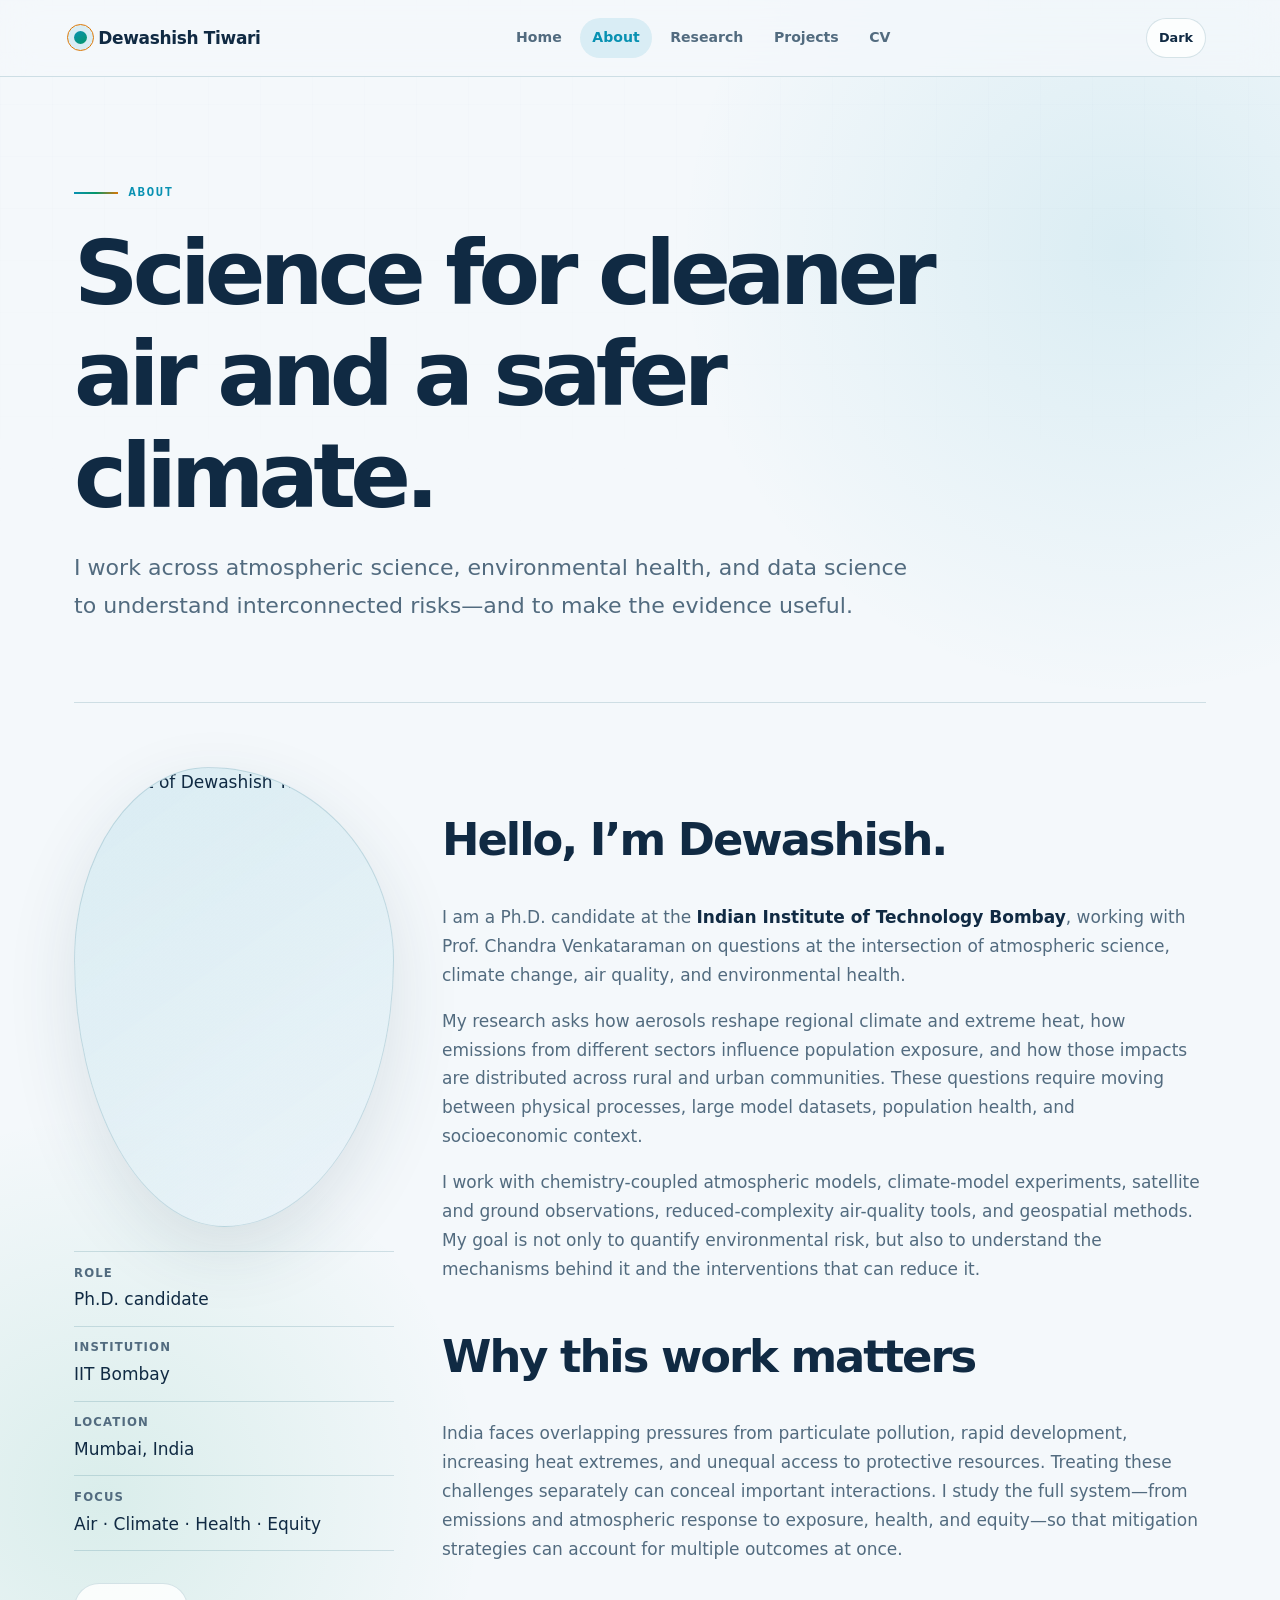
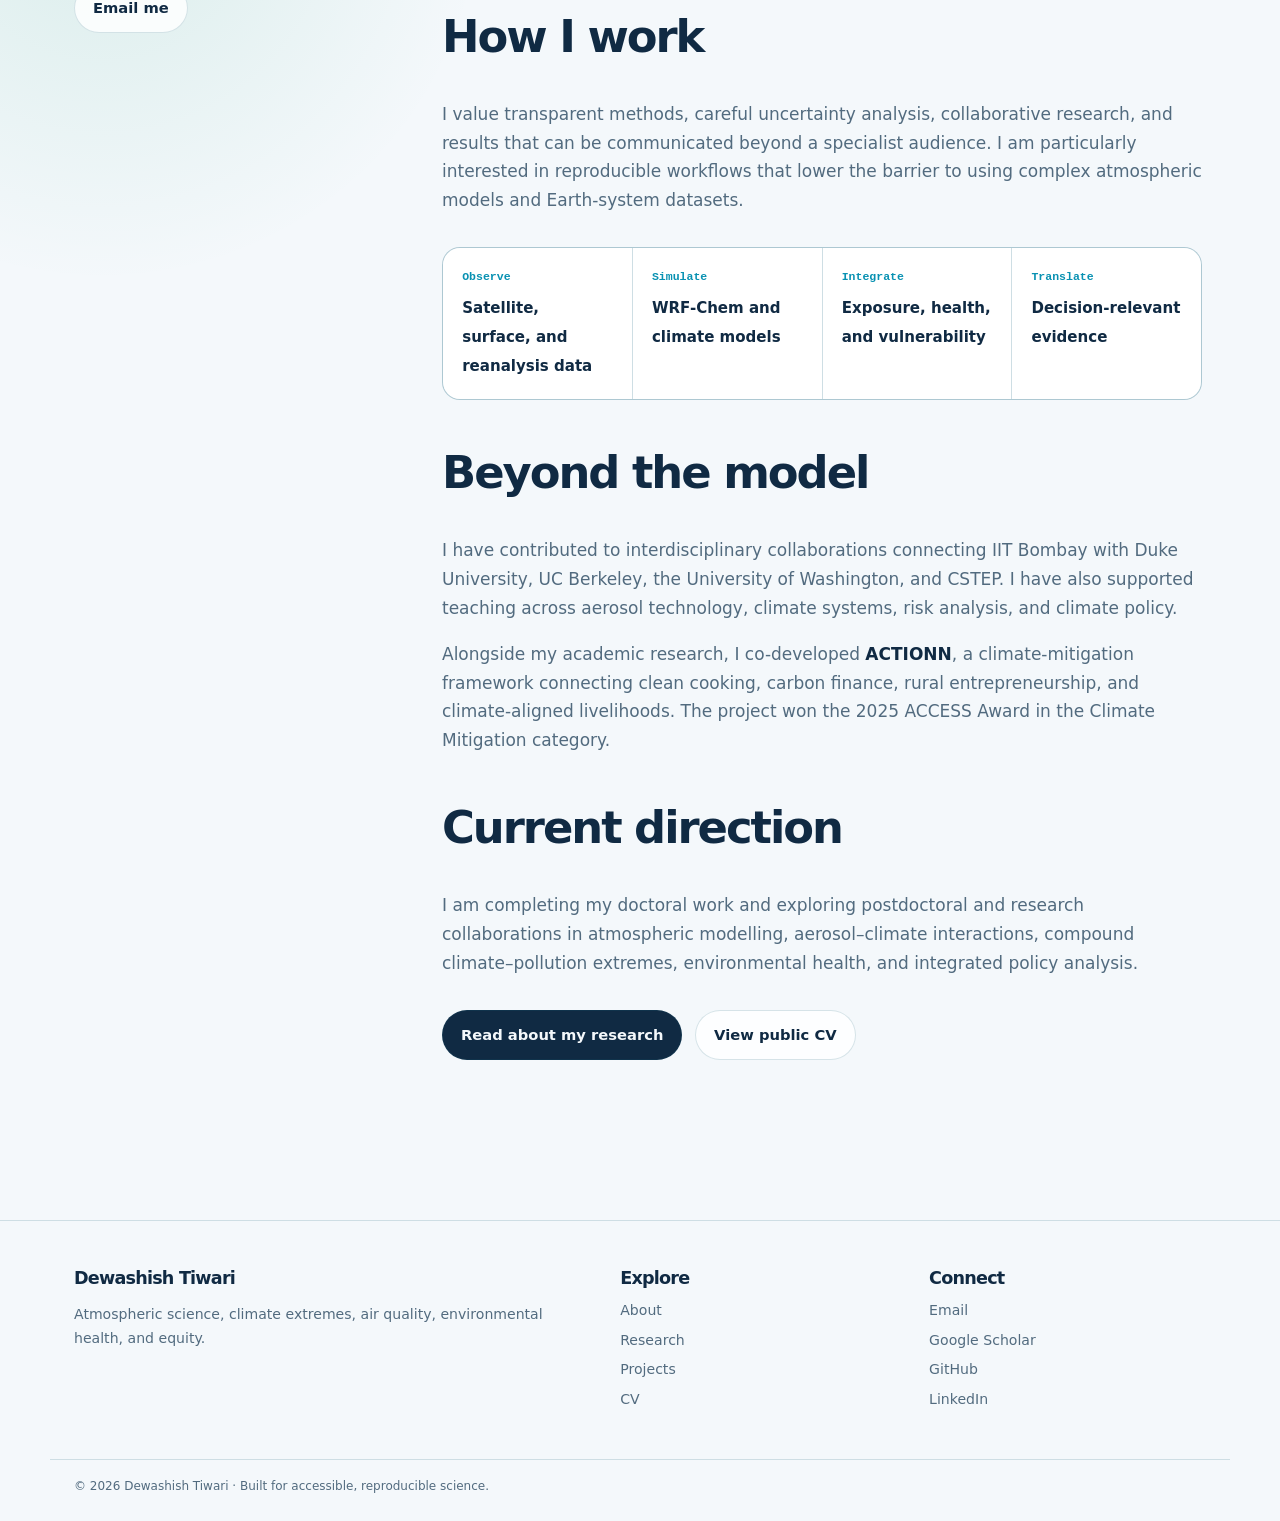
==== about/index.html @ 9bbf5a70 "feat: launch atmospheric science portfolio" ====
<!doctype html>
<html lang="en">
<head>
  <meta charset="utf-8">
  <meta name="viewport" content="width=device-width, initial-scale=1">
  <meta name="description" content="About Dewashish Tiwari, an atmospheric scientist and Ph.D. candidate at IIT Bombay.">
  <meta name="theme-color" content="#071a2b">
  <title>About | Dewashish Tiwari</title>
  <link rel="canonical" href="https://dewashishtiwari.github.io/about/">
  <link rel="icon" href="/assets/favicon.svg" type="image/svg+xml">
  <link rel="stylesheet" href="/assets/site.css">
  <script src="/assets/site.js" defer></script>
</head>
<body data-page="about">
  <a class="skip-link" href="#main">Skip to content</a>
  <header class="site-header">
    <nav class="nav-shell" aria-label="Primary navigation">
      <a class="brand" href="/"><span class="brand-mark" aria-hidden="true"></span><span>Dewashish Tiwari</span></a>
      <div class="nav-links" data-nav-links>
        <a href="/" data-page-link="home">Home</a><a href="/about/" data-page-link="about">About</a><a href="/research/" data-page-link="research">Research</a><a href="/projects/" data-page-link="projects">Projects</a><a href="/cv/" data-page-link="cv">CV</a>
      </div>
      <div class="nav-actions"><button class="icon-button" type="button" data-theme-toggle>Theme</button><button class="icon-button menu-button" type="button" data-menu-toggle aria-expanded="false" aria-label="Open navigation">Menu</button></div>
    </nav>
  </header>

  <main class="page" id="main">
    <header class="page-hero">
      <p class="eyebrow">About</p>
      <h1>Science for cleaner air and a safer climate.</h1>
      <p class="lede">I work across atmospheric science, environmental health, and data science to understand interconnected risks—and to make the evidence useful.</p>
    </header>

    <section class="section about-grid">
      <aside class="profile-panel">
        <img class="portrait" src="https://avatars.githubusercontent.com/u/148653571?v=4" alt="Portrait of Dewashish Tiwari" width="460" height="460">
        <dl>
          <div><dt>Role</dt><dd>Ph.D. candidate</dd></div>
          <div><dt>Institution</dt><dd>IIT Bombay</dd></div>
          <div><dt>Location</dt><dd>Mumbai, India</dd></div>
          <div><dt>Focus</dt><dd>Air · Climate · Health · Equity</dd></div>
        </dl>
        <div class="button-row"><a class="button secondary" href="mailto:dewashishtiwari07@gmail.com">Email me</a></div>
      </aside>

      <article class="prose reveal">
        <h2>Hello, I’m Dewashish.</h2>
        <p>I am a Ph.D. candidate at the <strong>Indian Institute of Technology Bombay</strong>, working with Prof. Chandra Venkataraman on questions at the intersection of atmospheric science, climate change, air quality, and environmental health.</p>
        <p>My research asks how aerosols reshape regional climate and extreme heat, how emissions from different sectors influence population exposure, and how those impacts are distributed across rural and urban communities. These questions require moving between physical processes, large model datasets, population health, and socioeconomic context.</p>
        <p>I work with chemistry-coupled atmospheric models, climate-model experiments, satellite and ground observations, reduced-complexity air-quality tools, and geospatial methods. My goal is not only to quantify environmental risk, but also to understand the mechanisms behind it and the interventions that can reduce it.</p>

        <h2>Why this work matters</h2>
        <p>India faces overlapping pressures from particulate pollution, rapid development, increasing heat extremes, and unequal access to protective resources. Treating these challenges separately can conceal important interactions. I study the full system—from emissions and atmospheric response to exposure, health, and equity—so that mitigation strategies can account for multiple outcomes at once.</p>

        <h2>How I work</h2>
        <p>I value transparent methods, careful uncertainty analysis, collaborative research, and results that can be communicated beyond a specialist audience. I am particularly interested in reproducible workflows that lower the barrier to using complex atmospheric models and Earth-system datasets.</p>
        <div class="pipeline" aria-label="Research approach">
          <div><span>Observe</span><strong>Satellite, surface, and reanalysis data</strong></div>
          <div><span>Simulate</span><strong>WRF-Chem and climate models</strong></div>
          <div><span>Integrate</span><strong>Exposure, health, and vulnerability</strong></div>
          <div><span>Translate</span><strong>Decision-relevant evidence</strong></div>
        </div>

        <h2>Beyond the model</h2>
        <p>I have contributed to interdisciplinary collaborations connecting IIT Bombay with Duke University, UC Berkeley, the University of Washington, and CSTEP. I have also supported teaching across aerosol technology, climate systems, risk analysis, and climate policy.</p>
        <p>Alongside my academic research, I co-developed <strong>ACTIONN</strong>, a climate-mitigation framework connecting clean cooking, carbon finance, rural entrepreneurship, and climate-aligned livelihoods. The project won the 2025 ACCESS Award in the Climate Mitigation category.</p>

        <h2>Current direction</h2>
        <p>I am completing my doctoral work and exploring postdoctoral and research collaborations in atmospheric modelling, aerosol–climate interactions, compound climate–pollution extremes, environmental health, and integrated policy analysis.</p>
        <div class="button-row"><a class="button primary" href="/research/">Read about my research</a><a class="button secondary" href="/cv/">View public CV</a></div>
      </article>
    </section>
  </main>

  <footer class="site-footer">
    <div class="footer-grid">
      <div><h2>Dewashish Tiwari</h2><p>Atmospheric science, climate extremes, air quality, environmental health, and equity.</p></div>
      <div><h2>Explore</h2><div class="footer-links"><a href="/about/">About</a><a href="/research/">Research</a><a href="/projects/">Projects</a><a href="/cv/">CV</a></div></div>
      <div><h2>Connect</h2><div class="footer-links"><a href="mailto:dewashishtiwari07@gmail.com">Email</a><a href="https://scholar.google.com/citations?user=yhNojn8AAAAJ&hl=en&oi=ao" target="_blank" rel="noreferrer">Google Scholar</a><a href="https://github.com/Dewashishtiwari" target="_blank" rel="noreferrer">GitHub</a><a href="https://www.linkedin.com/in/dewashish-tiwari-4903a4145/" target="_blank" rel="noreferrer">LinkedIn</a></div></div>
    </div>
    <div class="footer-bottom">© 2026 Dewashish Tiwari · Built for accessible, reproducible science.</div>
  </footer>
</body>
</html>
---- assets/site.css ----
:root {
  color-scheme: light;
  --bg: #f4f8fb;
  --surface: rgba(255, 255, 255, 0.82);
  --surface-solid: #ffffff;
  --surface-2: #eaf3f8;
  --ink: #102a43;
  --muted: #526b7f;
  --line: rgba(20, 96, 120, 0.17);
  --cyan: #0891b2;
  --teal: #059669;
  --amber: #d97706;
  --blue: #2563eb;
  --cyan-soft: rgba(8, 145, 178, 0.11);
  --teal-soft: rgba(5, 150, 105, 0.11);
  --amber-soft: rgba(217, 119, 6, 0.11);
  --shadow: 0 24px 70px rgba(30, 64, 86, 0.12);
  --radius-lg: 28px;
  --radius-md: 18px;
  --content: 1180px;
}

[data-theme="dark"] {
  color-scheme: dark;
  --bg: #06111d;
  --surface: rgba(9, 29, 47, 0.82);
  --surface-solid: #0b1d2f;
  --surface-2: #10283d;
  --ink: #ecf8ff;
  --muted: #9db4c6;
  --line: rgba(125, 211, 252, 0.16);
  --cyan: #22d3ee;
  --teal: #34d399;
  --amber: #f59e0b;
  --blue: #60a5fa;
  --cyan-soft: rgba(34, 211, 238, 0.1);
  --teal-soft: rgba(52, 211, 153, 0.1);
  --amber-soft: rgba(245, 158, 11, 0.1);
  --shadow: 0 30px 90px rgba(0, 0, 0, 0.32);
}

* { box-sizing: border-box; }

html { scroll-behavior: smooth; }

body {
  margin: 0;
  background:
    radial-gradient(circle at 88% 8%, var(--cyan-soft), transparent 28rem),
    radial-gradient(circle at 8% 48%, var(--teal-soft), transparent 24rem),
    var(--bg);
  color: var(--ink);
  font-family: Inter, ui-sans-serif, system-ui, -apple-system, BlinkMacSystemFont, "Segoe UI", sans-serif;
  font-size: 17px;
  line-height: 1.7;
  min-height: 100vh;
}

body::before {
  background-image:
    linear-gradient(var(--line) 1px, transparent 1px),
    linear-gradient(90deg, var(--line) 1px, transparent 1px);
  background-size: 52px 52px;
  content: "";
  inset: 0;
  mask-image: linear-gradient(to bottom, rgba(0,0,0,.32), transparent 72%);
  opacity: .24;
  pointer-events: none;
  position: fixed;
  z-index: -2;
}

a { color: var(--cyan); text-underline-offset: 4px; }
a:hover { color: var(--teal); }
img { display: block; max-width: 100%; }

.skip-link {
  background: var(--ink);
  color: var(--bg);
  left: 1rem;
  padding: .7rem 1rem;
  position: fixed;
  top: -5rem;
  z-index: 100;
}
.skip-link:focus { top: 1rem; }

.site-header {
  backdrop-filter: blur(18px);
  background: color-mix(in srgb, var(--bg) 78%, transparent);
  border-bottom: 1px solid var(--line);
  position: sticky;
  top: 0;
  z-index: 40;
}

.nav-shell {
  align-items: center;
  display: flex;
  justify-content: space-between;
  margin: 0 auto;
  max-width: var(--content);
  min-height: 76px;
  padding: .7rem 1.5rem;
}

.brand {
  align-items: center;
  color: var(--ink);
  display: inline-flex;
  font-weight: 760;
  gap: .7rem;
  letter-spacing: -.02em;
  text-decoration: none;
}

.brand-mark {
  background: linear-gradient(145deg, var(--cyan), var(--teal));
  border-radius: 50%;
  box-shadow: 0 0 0 6px var(--cyan-soft);
  height: 13px;
  position: relative;
  width: 13px;
}

.brand-mark::after {
  border: 1px solid var(--amber);
  border-radius: 50%;
  content: "";
  height: 25px;
  left: -7px;
  position: absolute;
  top: -7px;
  width: 25px;
}

.nav-links { align-items: center; display: flex; gap: .35rem; }
.nav-links a {
  border-radius: 999px;
  color: var(--muted);
  font-size: .88rem;
  font-weight: 650;
  padding: .48rem .78rem;
  text-decoration: none;
}
.nav-links a:hover,
.nav-links a[aria-current="page"] { background: var(--cyan-soft); color: var(--cyan); }

.icon-button {
  align-items: center;
  background: var(--surface);
  border: 1px solid var(--line);
  border-radius: 999px;
  color: var(--ink);
  cursor: pointer;
  display: inline-flex;
  font: inherit;
  font-size: .8rem;
  font-weight: 700;
  height: 40px;
  justify-content: center;
  min-width: 40px;
  padding: 0 .75rem;
}

.menu-button { display: none; }

.page {
  margin: 0 auto;
  max-width: var(--content);
  padding: 3.6rem 1.5rem 6rem;
}

.home-hero {
  align-items: center;
  display: grid;
  gap: clamp(2.5rem, 7vw, 7rem);
  grid-template-columns: minmax(0, 1.2fr) minmax(290px, .8fr);
  min-height: calc(100vh - 144px);
  padding: 3rem 0 5rem;
}

.eyebrow {
  align-items: center;
  color: var(--cyan);
  display: flex;
  font-family: "SFMono-Regular", Consolas, monospace;
  font-size: .76rem;
  font-weight: 700;
  gap: .65rem;
  letter-spacing: .15em;
  margin: 0 0 1.25rem;
  text-transform: uppercase;
}

.eyebrow::before {
  background: linear-gradient(90deg, var(--cyan), var(--teal), var(--amber));
  content: "";
  height: 2px;
  width: 44px;
}

h1, h2, h3 { line-height: 1.13; margin-top: 0; }
h1 { font-size: clamp(3.2rem, 8vw, 6.7rem); letter-spacing: -.065em; margin-bottom: 1.35rem; }
h2 { font-size: clamp(2rem, 4vw, 3.4rem); letter-spacing: -.045em; }
h3 { font-size: 1.25rem; letter-spacing: -.025em; }

.hero-title span {
  background: linear-gradient(100deg, var(--cyan), var(--teal) 60%, var(--amber));
  background-clip: text;
  color: transparent;
}

.lede { color: var(--muted); font-size: clamp(1.12rem, 2vw, 1.38rem); max-width: 720px; }
.intro { color: var(--muted); font-size: 1.08rem; max-width: 760px; }

.button-row { display: flex; flex-wrap: wrap; gap: .8rem; margin-top: 2rem; }
.button {
  align-items: center;
  border: 1px solid var(--line);
  border-radius: 999px;
  display: inline-flex;
  font-size: .92rem;
  font-weight: 750;
  gap: .5rem;
  padding: .72rem 1.12rem;
  text-decoration: none;
}
.button.primary { background: var(--ink); color: var(--bg); }
.button.primary:hover { background: var(--cyan); color: #fff; }
.button.secondary { background: var(--surface); color: var(--ink); }
.button.secondary:hover { border-color: var(--cyan); color: var(--cyan); }

.portrait-stage { margin: 0 auto; max-width: 390px; position: relative; width: 100%; }
.portrait-stage::before,
.portrait-stage::after {
  border: 1px solid var(--line);
  border-radius: 50%;
  content: "";
  left: 50%;
  position: absolute;
  top: 50%;
  transform: translate(-50%, -50%);
}
.portrait-stage::before { height: 116%; width: 116%; }
.portrait-stage::after { border-color: var(--cyan); height: 137%; opacity: .42; width: 137%; }

.portrait {
  aspect-ratio: 1;
  background: linear-gradient(145deg, var(--cyan-soft), var(--surface-2));
  border: 1px solid var(--line);
  border-radius: 42% 58% 53% 47% / 42% 42% 58% 58%;
  box-shadow: var(--shadow);
  object-fit: cover;
  position: relative;
  width: 100%;
  z-index: 2;
}

.signal-label {
  backdrop-filter: blur(12px);
  background: var(--surface);
  border: 1px solid var(--line);
  border-radius: 999px;
  box-shadow: var(--shadow);
  color: var(--muted);
  font-family: "SFMono-Regular", Consolas, monospace;
  font-size: .72rem;
  font-weight: 700;
  padding: .48rem .78rem;
  position: absolute;
  z-index: 3;
}
.signal-label.one { right: -1rem; top: 16%; }
.signal-label.two { bottom: 13%; left: -1.4rem; }

.section { padding: 4rem 0; }
.section-header { display: grid; gap: 1rem; grid-template-columns: .8fr 1.2fr; margin-bottom: 2rem; }
.section-header p { color: var(--muted); margin: 0; max-width: 650px; }

.grid-2, .grid-3, .grid-4 { display: grid; gap: 1rem; }
.grid-2 { grid-template-columns: repeat(2, minmax(0, 1fr)); }
.grid-3 { grid-template-columns: repeat(3, minmax(0, 1fr)); }
.grid-4 { grid-template-columns: repeat(4, minmax(0, 1fr)); }

.card {
  background: var(--surface);
  border: 1px solid var(--line);
  border-radius: var(--radius-md);
  box-shadow: 0 18px 50px rgba(30, 64, 86, .05);
  padding: 1.45rem;
}
.card p { color: var(--muted); margin-bottom: 0; }
.card .number {
  color: var(--cyan);
  font-family: "SFMono-Regular", Consolas, monospace;
  font-size: .72rem;
  font-weight: 750;
  letter-spacing: .12em;
  text-transform: uppercase;
}

.focus-card { min-height: 250px; overflow: hidden; position: relative; }
.focus-card::after {
  border: 1px solid currentColor;
  border-radius: 50%;
  bottom: -48px;
  content: "";
  height: 120px;
  opacity: .16;
  position: absolute;
  right: -35px;
  width: 120px;
}
.focus-card.cyan { background: linear-gradient(150deg, var(--surface), var(--cyan-soft)); color: var(--cyan); }
.focus-card.teal { background: linear-gradient(150deg, var(--surface), var(--teal-soft)); color: var(--teal); }
.focus-card.amber { background: linear-gradient(150deg, var(--surface), var(--amber-soft)); color: var(--amber); }
.focus-card h3 { color: var(--ink); margin-top: 1.1rem; }

.publication-list { display: grid; gap: .85rem; }
.publication {
  align-items: start;
  background: var(--surface);
  border: 1px solid var(--line);
  border-radius: var(--radius-md);
  display: grid;
  gap: 1rem;
  grid-template-columns: 76px 1fr auto;
  padding: 1.15rem 1.25rem;
}
.publication .year { color: var(--cyan); font-family: "SFMono-Regular", Consolas, monospace; font-weight: 750; }
.publication h3 { font-size: 1.02rem; line-height: 1.45; margin-bottom: .25rem; }
.publication p { color: var(--muted); font-size: .9rem; margin: 0; }
.publication .arrow { font-size: 1.35rem; text-decoration: none; }

.page-hero { border-bottom: 1px solid var(--line); padding: 3rem 0 3.5rem; }
.page-hero h1 { font-size: clamp(2.8rem, 7vw, 5.6rem); max-width: 980px; }
.page-hero .lede { max-width: 850px; }

.about-grid { align-items: start; display: grid; gap: 3rem; grid-template-columns: 320px 1fr; }
.profile-panel { position: sticky; top: 110px; }
.profile-panel .portrait { margin-bottom: 1.5rem; }
.profile-panel dl { border-top: 1px solid var(--line); margin: 0; }
.profile-panel dl div { border-bottom: 1px solid var(--line); padding: .72rem 0; }
.profile-panel dt { color: var(--muted); font-size: .73rem; font-weight: 700; letter-spacing: .1em; text-transform: uppercase; }
.profile-panel dd { margin: .12rem 0 0; }

.prose { max-width: 760px; }
.prose h2 { font-size: clamp(1.9rem, 4vw, 2.8rem); margin-top: 3rem; }
.prose p { color: var(--muted); }
.prose strong { color: var(--ink); }

.pipeline {
  display: grid;
  gap: 1px;
  grid-template-columns: repeat(4, 1fr);
  margin-top: 2rem;
  overflow: hidden;
  border: 1px solid var(--line);
  border-radius: var(--radius-md);
  background: var(--line);
}
.pipeline div { background: var(--surface-solid); padding: 1.2rem; }
.pipeline span { color: var(--cyan); display: block; font-family: "SFMono-Regular", Consolas, monospace; font-size: .72rem; font-weight: 750; margin-bottom: .4rem; }
.pipeline strong { font-size: .94rem; }

.timeline { margin-left: .55rem; padding-left: 1.7rem; position: relative; }
.timeline::before { background: linear-gradient(var(--cyan), var(--teal), var(--amber)); content: ""; inset: .45rem auto .5rem 0; position: absolute; width: 2px; }
.timeline-item { padding: 0 0 2.2rem 1rem; position: relative; }
.timeline-item::before { background: var(--bg); border: 3px solid var(--cyan); border-radius: 50%; content: ""; height: 13px; left: -2.1rem; position: absolute; top: .42rem; width: 13px; }
.timeline-item .date { color: var(--cyan); font-family: "SFMono-Regular", Consolas, monospace; font-size: .78rem; font-weight: 750; }
.timeline-item h3 { margin: .35rem 0 .2rem; }
.timeline-item p, .timeline-item li { color: var(--muted); }

.tag-list { display: flex; flex-wrap: wrap; gap: .5rem; margin-top: 1rem; }
.tag {
  background: var(--surface-2);
  border: 1px solid var(--line);
  border-radius: 999px;
  color: var(--muted);
  font-family: "SFMono-Regular", Consolas, monospace;
  font-size: .72rem;
  padding: .35rem .62rem;
}

.project-card { display: flex; flex-direction: column; min-height: 330px; }
.project-card .status { color: var(--teal); font-family: "SFMono-Regular", Consolas, monospace; font-size: .72rem; font-weight: 750; letter-spacing: .08em; text-transform: uppercase; }
.project-card .project-link { margin-top: auto; padding-top: 1.2rem; }

.cv-section { border-top: 1px solid var(--line); display: grid; gap: 2rem; grid-template-columns: 230px 1fr; padding: 3rem 0; }
.cv-section > h2 { font-size: 1.35rem; }
.cv-entry { margin-bottom: 2rem; }
.cv-entry:last-child { margin-bottom: 0; }
.cv-entry-header { align-items: baseline; display: flex; gap: 1rem; justify-content: space-between; }
.cv-entry h3 { margin-bottom: .2rem; }
.cv-entry .date { color: var(--cyan); flex: none; font-family: "SFMono-Regular", Consolas, monospace; font-size: .78rem; font-weight: 750; }
.cv-entry .institution, .cv-entry p, .cv-entry li { color: var(--muted); }
.cv-entry ul { padding-left: 1.2rem; }

.stat-strip {
  background: linear-gradient(115deg, var(--surface), var(--cyan-soft), var(--teal-soft));
  border: 1px solid var(--line);
  border-radius: var(--radius-lg);
  display: grid;
  gap: 1px;
  grid-template-columns: repeat(4, 1fr);
  overflow: hidden;
}
.stat { padding: 1.45rem; }
.stat strong { display: block; font-size: 1.45rem; }
.stat span { color: var(--muted); font-size: .82rem; }

.callout {
  background: var(--ink);
  background: linear-gradient(135deg, var(--ink), color-mix(in srgb, var(--ink) 82%, var(--cyan)));
  border-radius: var(--radius-lg);
  color: var(--bg);
  overflow: hidden;
  padding: clamp(2rem, 6vw, 4.2rem);
  position: relative;
}
.callout::after { border: 1px solid color-mix(in srgb, var(--bg) 30%, transparent); border-radius: 50%; content: ""; height: 300px; position: absolute; right: -90px; top: -120px; width: 300px; }
.callout h2 { max-width: 760px; position: relative; z-index: 1; }
.callout p { color: color-mix(in srgb, var(--bg) 72%, transparent); max-width: 700px; position: relative; z-index: 1; }
.callout .button { border-color: color-mix(in srgb, var(--bg) 35%, transparent); color: var(--bg); position: relative; z-index: 1; }

.site-footer { border-top: 1px solid var(--line); }
.footer-grid { display: grid; gap: 2rem; grid-template-columns: 1.3fr .7fr .7fr; margin: 0 auto; max-width: var(--content); padding: 3rem 1.5rem; }
.footer-grid h2 { font-size: 1.1rem; margin-bottom: .65rem; }
.footer-grid p, .footer-grid a { color: var(--muted); font-size: .88rem; }
.footer-links { display: grid; gap: .35rem; }
.footer-links a { text-decoration: none; }
.footer-bottom { border-top: 1px solid var(--line); color: var(--muted); font-size: .75rem; margin: 0 auto; max-width: var(--content); padding: 1rem 1.5rem 1.5rem; }

.reveal { opacity: 1; transform: none; }
.js .reveal { opacity: 0; transform: translateY(14px); transition: opacity .55s ease, transform .55s ease; }
.js .reveal.visible { opacity: 1; transform: translateY(0); }

:focus-visible { outline: 3px solid var(--amber); outline-offset: 3px; }

@media (max-width: 900px) {
  .menu-button { display: inline-flex; }
  .nav-actions { align-items: center; display: flex; gap: .5rem; }
  .nav-links {
    align-items: stretch;
    background: var(--surface-solid);
    border: 1px solid var(--line);
    border-radius: var(--radius-md);
    box-shadow: var(--shadow);
    display: none;
    flex-direction: column;
    left: 1rem;
    padding: .75rem;
    position: absolute;
    right: 1rem;
    top: calc(100% + .5rem);
  }
  .nav-links.open { display: flex; }
  .home-hero { grid-template-columns: 1fr; min-height: auto; }
  .portrait-stage { margin-top: 3rem; max-width: 320px; }
  .section-header, .about-grid, .cv-section { grid-template-columns: 1fr; }
  .profile-panel { position: static; }
  .profile-panel .portrait { max-width: 300px; }
  .grid-3, .grid-4 { grid-template-columns: repeat(2, minmax(0, 1fr)); }
  .pipeline { grid-template-columns: repeat(2, 1fr); }
  .footer-grid { grid-template-columns: 1fr 1fr; }
  .footer-grid > :first-child { grid-column: 1 / -1; }
}

@media (max-width: 620px) {
  body { font-size: 16px; }
  .page { padding: 2.4rem 1rem 4.5rem; }
  .nav-shell { padding-inline: 1rem; }
  .brand span:last-child { max-width: 190px; overflow: hidden; text-overflow: ellipsis; white-space: nowrap; }
  .grid-2, .grid-3, .grid-4, .stat-strip { grid-template-columns: 1fr; }
  .publication { grid-template-columns: 54px 1fr; }
  .publication .arrow { display: none; }
  .pipeline { grid-template-columns: 1fr; }
  .cv-entry-header { align-items: flex-start; flex-direction: column; gap: .2rem; }
  .footer-grid { grid-template-columns: 1fr; }
  .footer-grid > :first-child { grid-column: auto; }
  .signal-label.one { right: -.4rem; }
  .signal-label.two { left: -.4rem; }
}

@media (prefers-reduced-motion: reduce) {
  *, *::before, *::after { scroll-behavior: auto !important; transition: none !important; }
  .reveal { opacity: 1; transform: none; }
}
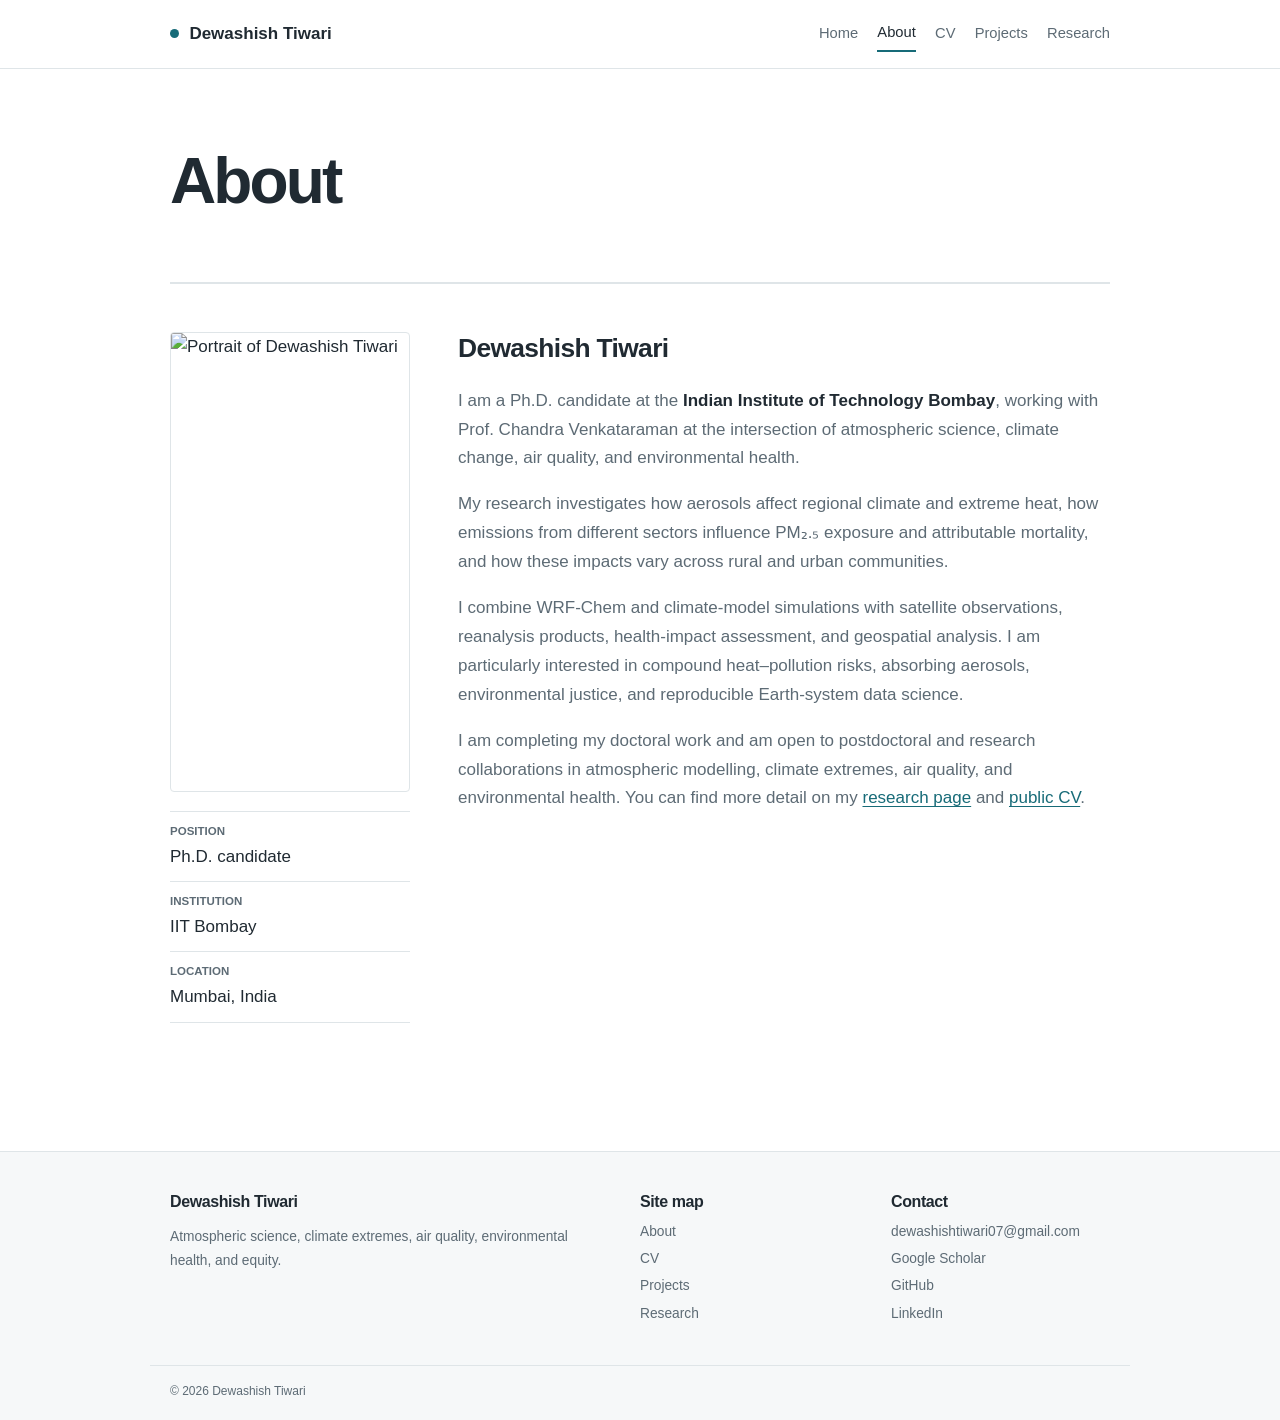
==== commit 55cac971: "style: simplify academic portfolio design" ====
--- a/about/index.html
+++ b/about/index.html
@@ -4,7 +4,7 @@
   <meta charset="utf-8">
   <meta name="viewport" content="width=device-width, initial-scale=1">
   <meta name="description" content="About Dewashish Tiwari, an atmospheric scientist and Ph.D. candidate at IIT Bombay.">
-  <meta name="theme-color" content="#071a2b">
+  <meta name="theme-color" content="#ffffff">
   <title>About | Dewashish Tiwari</title>
   <link rel="canonical" href="https://dewashishtiwari.github.io/about/">
   <link rel="icon" href="/assets/favicon.svg" type="image/svg+xml">
@@ -13,71 +13,29 @@
 </head>
 <body data-page="about">
   <a class="skip-link" href="#main">Skip to content</a>
-  <header class="site-header">
-    <nav class="nav-shell" aria-label="Primary navigation">
-      <a class="brand" href="/"><span class="brand-mark" aria-hidden="true"></span><span>Dewashish Tiwari</span></a>
-      <div class="nav-links" data-nav-links>
-        <a href="/" data-page-link="home">Home</a><a href="/about/" data-page-link="about">About</a><a href="/research/" data-page-link="research">Research</a><a href="/projects/" data-page-link="projects">Projects</a><a href="/cv/" data-page-link="cv">CV</a>
-      </div>
-      <div class="nav-actions"><button class="icon-button" type="button" data-theme-toggle>Theme</button><button class="icon-button menu-button" type="button" data-menu-toggle aria-expanded="false" aria-label="Open navigation">Menu</button></div>
-    </nav>
-  </header>
+  <header class="site-header"><nav class="nav-shell" aria-label="Primary navigation">
+    <a class="brand" href="/"><span class="brand-mark" aria-hidden="true"></span><span>Dewashish Tiwari</span></a>
+    <div class="nav-links" data-nav-links><a href="/" data-page-link="home">Home</a><a href="/about/" data-page-link="about">About</a><a href="/cv/" data-page-link="cv">CV</a><a href="/projects/" data-page-link="projects">Projects</a><a href="/research/" data-page-link="research">Research</a></div>
+    <div class="nav-actions"><button class="icon-button menu-button" type="button" data-menu-toggle aria-expanded="false" aria-label="Open navigation">Menu</button></div>
+  </nav></header>
 
   <main class="page" id="main">
-    <header class="page-hero">
-      <p class="eyebrow">About</p>
-      <h1>Science for cleaner air and a safer climate.</h1>
-      <p class="lede">I work across atmospheric science, environmental health, and data science to understand interconnected risks—and to make the evidence useful.</p>
-    </header>
-
+    <header class="page-hero"><h1>About</h1></header>
     <section class="section about-grid">
       <aside class="profile-panel">
         <img class="portrait" src="https://avatars.githubusercontent.com/u/148653571?v=4" alt="Portrait of Dewashish Tiwari" width="460" height="460">
-        <dl>
-          <div><dt>Role</dt><dd>Ph.D. candidate</dd></div>
-          <div><dt>Institution</dt><dd>IIT Bombay</dd></div>
-          <div><dt>Location</dt><dd>Mumbai, India</dd></div>
-          <div><dt>Focus</dt><dd>Air · Climate · Health · Equity</dd></div>
-        </dl>
-        <div class="button-row"><a class="button secondary" href="mailto:dewashishtiwari07@gmail.com">Email me</a></div>
+        <dl><div><dt>Position</dt><dd>Ph.D. candidate</dd></div><div><dt>Institution</dt><dd>IIT Bombay</dd></div><div><dt>Location</dt><dd>Mumbai, India</dd></div></dl>
       </aside>
-
-      <article class="prose reveal">
-        <h2>Hello, I’m Dewashish.</h2>
-        <p>I am a Ph.D. candidate at the <strong>Indian Institute of Technology Bombay</strong>, working with Prof. Chandra Venkataraman on questions at the intersection of atmospheric science, climate change, air quality, and environmental health.</p>
-        <p>My research asks how aerosols reshape regional climate and extreme heat, how emissions from different sectors influence population exposure, and how those impacts are distributed across rural and urban communities. These questions require moving between physical processes, large model datasets, population health, and socioeconomic context.</p>
-        <p>I work with chemistry-coupled atmospheric models, climate-model experiments, satellite and ground observations, reduced-complexity air-quality tools, and geospatial methods. My goal is not only to quantify environmental risk, but also to understand the mechanisms behind it and the interventions that can reduce it.</p>
-
-        <h2>Why this work matters</h2>
-        <p>India faces overlapping pressures from particulate pollution, rapid development, increasing heat extremes, and unequal access to protective resources. Treating these challenges separately can conceal important interactions. I study the full system—from emissions and atmospheric response to exposure, health, and equity—so that mitigation strategies can account for multiple outcomes at once.</p>
-
-        <h2>How I work</h2>
-        <p>I value transparent methods, careful uncertainty analysis, collaborative research, and results that can be communicated beyond a specialist audience. I am particularly interested in reproducible workflows that lower the barrier to using complex atmospheric models and Earth-system datasets.</p>
-        <div class="pipeline" aria-label="Research approach">
-          <div><span>Observe</span><strong>Satellite, surface, and reanalysis data</strong></div>
-          <div><span>Simulate</span><strong>WRF-Chem and climate models</strong></div>
-          <div><span>Integrate</span><strong>Exposure, health, and vulnerability</strong></div>
-          <div><span>Translate</span><strong>Decision-relevant evidence</strong></div>
-        </div>
-
-        <h2>Beyond the model</h2>
-        <p>I have contributed to interdisciplinary collaborations connecting IIT Bombay with Duke University, UC Berkeley, the University of Washington, and CSTEP. I have also supported teaching across aerosol technology, climate systems, risk analysis, and climate policy.</p>
-        <p>Alongside my academic research, I co-developed <strong>ACTIONN</strong>, a climate-mitigation framework connecting clean cooking, carbon finance, rural entrepreneurship, and climate-aligned livelihoods. The project won the 2025 ACCESS Award in the Climate Mitigation category.</p>
-
-        <h2>Current direction</h2>
-        <p>I am completing my doctoral work and exploring postdoctoral and research collaborations in atmospheric modelling, aerosol–climate interactions, compound climate–pollution extremes, environmental health, and integrated policy analysis.</p>
-        <div class="button-row"><a class="button primary" href="/research/">Read about my research</a><a class="button secondary" href="/cv/">View public CV</a></div>
+      <article class="prose">
+        <h2>Dewashish Tiwari</h2>
+        <p>I am a Ph.D. candidate at the <strong>Indian Institute of Technology Bombay</strong>, working with Prof. Chandra Venkataraman at the intersection of atmospheric science, climate change, air quality, and environmental health.</p>
+        <p>My research investigates how aerosols affect regional climate and extreme heat, how emissions from different sectors influence PM₂.₅ exposure and attributable mortality, and how these impacts vary across rural and urban communities.</p>
+        <p>I combine WRF-Chem and climate-model simulations with satellite observations, reanalysis products, health-impact assessment, and geospatial analysis. I am particularly interested in compound heat–pollution risks, absorbing aerosols, environmental justice, and reproducible Earth-system data science.</p>
+        <p>I am completing my doctoral work and am open to postdoctoral and research collaborations in atmospheric modelling, climate extremes, air quality, and environmental health. You can find more detail on my <a href="/research/">research page</a> and <a href="/cv/">public CV</a>.</p>
       </article>
     </section>
   </main>
 
-  <footer class="site-footer">
-    <div class="footer-grid">
-      <div><h2>Dewashish Tiwari</h2><p>Atmospheric science, climate extremes, air quality, environmental health, and equity.</p></div>
-      <div><h2>Explore</h2><div class="footer-links"><a href="/about/">About</a><a href="/research/">Research</a><a href="/projects/">Projects</a><a href="/cv/">CV</a></div></div>
-      <div><h2>Connect</h2><div class="footer-links"><a href="mailto:dewashishtiwari07@gmail.com">Email</a><a href="https://scholar.google.com/citations?user=yhNojn8AAAAJ&hl=en&oi=ao" target="_blank" rel="noreferrer">Google Scholar</a><a href="https://github.com/Dewashishtiwari" target="_blank" rel="noreferrer">GitHub</a><a href="https://www.linkedin.com/in/dewashish-tiwari-4903a4145/" target="_blank" rel="noreferrer">LinkedIn</a></div></div>
-    </div>
-    <div class="footer-bottom">© 2026 Dewashish Tiwari · Built for accessible, reproducible science.</div>
-  </footer>
+  <footer class="site-footer"><div class="footer-grid"><div><h2>Dewashish Tiwari</h2><p>Atmospheric science, climate extremes, air quality, environmental health, and equity.</p></div><div><h2>Site map</h2><div class="footer-links"><a href="/about/">About</a><a href="/cv/">CV</a><a href="/projects/">Projects</a><a href="/research/">Research</a></div></div><div><h2>Contact</h2><div class="footer-links"><a href="mailto:dewashishtiwari07@gmail.com">dewashishtiwari07@gmail.com</a><a href="https://scholar.google.com/citations?user=yhNojn8AAAAJ&hl=en&oi=ao" target="_blank" rel="noreferrer">Google Scholar</a><a href="https://github.com/Dewashishtiwari" target="_blank" rel="noreferrer">GitHub</a><a href="https://www.linkedin.com/in/dewashish-tiwari-4903a4145/" target="_blank" rel="noreferrer">LinkedIn</a></div></div></div><div class="footer-bottom">© 2026 Dewashish Tiwari</div></footer>
 </body>
 </html>
--- a/assets/site.css
+++ b/assets/site.css
@@ -1,489 +1,284 @@
 :root {
-  color-scheme: light;
-  --bg: #f4f8fb;
-  --surface: rgba(255, 255, 255, 0.82);
-  --surface-solid: #ffffff;
-  --surface-2: #eaf3f8;
-  --ink: #102a43;
-  --muted: #526b7f;
-  --line: rgba(20, 96, 120, 0.17);
-  --cyan: #0891b2;
-  --teal: #059669;
-  --amber: #d97706;
-  --blue: #2563eb;
-  --cyan-soft: rgba(8, 145, 178, 0.11);
-  --teal-soft: rgba(5, 150, 105, 0.11);
-  --amber-soft: rgba(217, 119, 6, 0.11);
-  --shadow: 0 24px 70px rgba(30, 64, 86, 0.12);
-  --radius-lg: 28px;
-  --radius-md: 18px;
-  --content: 1180px;
-}
-
-[data-theme="dark"] {
-  color-scheme: dark;
-  --bg: #06111d;
-  --surface: rgba(9, 29, 47, 0.82);
-  --surface-solid: #0b1d2f;
-  --surface-2: #10283d;
-  --ink: #ecf8ff;
-  --muted: #9db4c6;
-  --line: rgba(125, 211, 252, 0.16);
-  --cyan: #22d3ee;
-  --teal: #34d399;
-  --amber: #f59e0b;
-  --blue: #60a5fa;
-  --cyan-soft: rgba(34, 211, 238, 0.1);
-  --teal-soft: rgba(52, 211, 153, 0.1);
-  --amber-soft: rgba(245, 158, 11, 0.1);
-  --shadow: 0 30px 90px rgba(0, 0, 0, 0.32);
+  --bg: #ffffff;
+  --soft: #f6f8f9;
+  --ink: #202a32;
+  --muted: #5d6b75;
+  --accent: #176b78;
+  --line: #dfe5e8;
+  --content: 980px;
 }
 
 * { box-sizing: border-box; }
-
 html { scroll-behavior: smooth; }
-
 body {
-  margin: 0;
-  background:
-    radial-gradient(circle at 88% 8%, var(--cyan-soft), transparent 28rem),
-    radial-gradient(circle at 8% 48%, var(--teal-soft), transparent 24rem),
-    var(--bg);
+  background: var(--bg);
   color: var(--ink);
-  font-family: Inter, ui-sans-serif, system-ui, -apple-system, BlinkMacSystemFont, "Segoe UI", sans-serif;
+  font-family: Arial, Helvetica, sans-serif;
   font-size: 17px;
   line-height: 1.7;
-  min-height: 100vh;
-}
-
-body::before {
-  background-image:
-    linear-gradient(var(--line) 1px, transparent 1px),
-    linear-gradient(90deg, var(--line) 1px, transparent 1px);
-  background-size: 52px 52px;
-  content: "";
-  inset: 0;
-  mask-image: linear-gradient(to bottom, rgba(0,0,0,.32), transparent 72%);
-  opacity: .24;
-  pointer-events: none;
-  position: fixed;
-  z-index: -2;
-}
-
-a { color: var(--cyan); text-underline-offset: 4px; }
-a:hover { color: var(--teal); }
+  margin: 0;
+}
+
+a { color: var(--accent); text-underline-offset: 3px; }
+a:hover { color: #0f4d57; }
 img { display: block; max-width: 100%; }
 
 .skip-link {
   background: var(--ink);
-  color: var(--bg);
+  color: white;
   left: 1rem;
-  padding: .7rem 1rem;
+  padding: .55rem .8rem;
   position: fixed;
-  top: -5rem;
+  top: -4rem;
   z-index: 100;
 }
 .skip-link:focus { top: 1rem; }
 
-.site-header {
-  backdrop-filter: blur(18px);
-  background: color-mix(in srgb, var(--bg) 78%, transparent);
-  border-bottom: 1px solid var(--line);
-  position: sticky;
-  top: 0;
-  z-index: 40;
-}
-
+.site-header { background: white; border-bottom: 1px solid var(--line); }
 .nav-shell {
   align-items: center;
   display: flex;
   justify-content: space-between;
   margin: 0 auto;
   max-width: var(--content);
-  min-height: 76px;
-  padding: .7rem 1.5rem;
-}
-
+  min-height: 68px;
+  padding: .6rem 1.25rem;
+  position: relative;
+}
 .brand {
   align-items: center;
   color: var(--ink);
   display: inline-flex;
-  font-weight: 760;
-  gap: .7rem;
-  letter-spacing: -.02em;
+  font-weight: 700;
+  gap: .65rem;
   text-decoration: none;
 }
-
-.brand-mark {
-  background: linear-gradient(145deg, var(--cyan), var(--teal));
-  border-radius: 50%;
-  box-shadow: 0 0 0 6px var(--cyan-soft);
-  height: 13px;
-  position: relative;
-  width: 13px;
-}
-
-.brand-mark::after {
-  border: 1px solid var(--amber);
-  border-radius: 50%;
-  content: "";
-  height: 25px;
-  left: -7px;
-  position: absolute;
-  top: -7px;
-  width: 25px;
-}
-
-.nav-links { align-items: center; display: flex; gap: .35rem; }
+.brand-mark { background: var(--accent); border-radius: 50%; height: 9px; width: 9px; }
+.brand-mark::after { display: none; }
+.nav-links { align-items: center; display: flex; gap: 1.2rem; }
 .nav-links a {
-  border-radius: 999px;
   color: var(--muted);
-  font-size: .88rem;
-  font-weight: 650;
-  padding: .48rem .78rem;
+  font-size: .92rem;
+  padding: .25rem 0;
   text-decoration: none;
 }
 .nav-links a:hover,
-.nav-links a[aria-current="page"] { background: var(--cyan-soft); color: var(--cyan); }
-
+.nav-links a[aria-current="page"] { border-bottom: 2px solid var(--accent); color: var(--ink); }
+.nav-actions { display: none; }
 .icon-button {
-  align-items: center;
-  background: var(--surface);
-  border: 1px solid var(--line);
-  border-radius: 999px;
+  background: white;
+  border: 1px solid var(--line);
+  border-radius: 3px;
   color: var(--ink);
   cursor: pointer;
-  display: inline-flex;
   font: inherit;
-  font-size: .8rem;
-  font-weight: 700;
-  height: 40px;
-  justify-content: center;
-  min-width: 40px;
-  padding: 0 .75rem;
-}
-
-.menu-button { display: none; }
-
-.page {
-  margin: 0 auto;
-  max-width: var(--content);
-  padding: 3.6rem 1.5rem 6rem;
-}
-
+  font-size: .85rem;
+  padding: .4rem .65rem;
+}
+
+.page { margin: 0 auto; max-width: var(--content); padding: 3.5rem 1.25rem 5rem; }
 .home-hero {
   align-items: center;
   display: grid;
-  gap: clamp(2.5rem, 7vw, 7rem);
-  grid-template-columns: minmax(0, 1.2fr) minmax(290px, .8fr);
-  min-height: calc(100vh - 144px);
-  padding: 3rem 0 5rem;
-}
-
+  gap: 4rem;
+  grid-template-columns: minmax(0, 1fr) 280px;
+  padding: 4rem 0 5rem;
+}
 .eyebrow {
-  align-items: center;
-  color: var(--cyan);
-  display: flex;
-  font-family: "SFMono-Regular", Consolas, monospace;
+  color: var(--accent);
   font-size: .76rem;
   font-weight: 700;
-  gap: .65rem;
-  letter-spacing: .15em;
-  margin: 0 0 1.25rem;
+  letter-spacing: .1em;
+  margin: 0 0 1rem;
   text-transform: uppercase;
 }
-
-.eyebrow::before {
-  background: linear-gradient(90deg, var(--cyan), var(--teal), var(--amber));
-  content: "";
-  height: 2px;
-  width: 44px;
-}
-
-h1, h2, h3 { line-height: 1.13; margin-top: 0; }
-h1 { font-size: clamp(3.2rem, 8vw, 6.7rem); letter-spacing: -.065em; margin-bottom: 1.35rem; }
-h2 { font-size: clamp(2rem, 4vw, 3.4rem); letter-spacing: -.045em; }
-h3 { font-size: 1.25rem; letter-spacing: -.025em; }
-
-.hero-title span {
-  background: linear-gradient(100deg, var(--cyan), var(--teal) 60%, var(--amber));
-  background-clip: text;
-  color: transparent;
-}
-
-.lede { color: var(--muted); font-size: clamp(1.12rem, 2vw, 1.38rem); max-width: 720px; }
-.intro { color: var(--muted); font-size: 1.08rem; max-width: 760px; }
-
-.button-row { display: flex; flex-wrap: wrap; gap: .8rem; margin-top: 2rem; }
-.button {
-  align-items: center;
-  border: 1px solid var(--line);
-  border-radius: 999px;
-  display: inline-flex;
-  font-size: .92rem;
-  font-weight: 750;
-  gap: .5rem;
-  padding: .72rem 1.12rem;
-  text-decoration: none;
-}
-.button.primary { background: var(--ink); color: var(--bg); }
-.button.primary:hover { background: var(--cyan); color: #fff; }
-.button.secondary { background: var(--surface); color: var(--ink); }
-.button.secondary:hover { border-color: var(--cyan); color: var(--cyan); }
-
-.portrait-stage { margin: 0 auto; max-width: 390px; position: relative; width: 100%; }
-.portrait-stage::before,
-.portrait-stage::after {
-  border: 1px solid var(--line);
-  border-radius: 50%;
-  content: "";
-  left: 50%;
-  position: absolute;
-  top: 50%;
-  transform: translate(-50%, -50%);
-}
-.portrait-stage::before { height: 116%; width: 116%; }
-.portrait-stage::after { border-color: var(--cyan); height: 137%; opacity: .42; width: 137%; }
-
+.eyebrow::before { display: none; }
+h1, h2, h3 { line-height: 1.25; margin-top: 0; }
+h1 { font-size: clamp(2.8rem, 7vw, 4.8rem); letter-spacing: -.045em; margin-bottom: 1rem; }
+h2 { font-size: clamp(1.7rem, 3.5vw, 2.3rem); letter-spacing: -.025em; }
+h3 { font-size: 1.12rem; }
+.hero-title span { color: var(--accent); }
+.lede { color: var(--muted); font-size: 1.2rem; max-width: 650px; }
+.intro { color: var(--muted); font-size: 1.05rem; max-width: 720px; }
+
+.portrait-stage { max-width: 280px; position: relative; }
+.portrait-stage::before, .portrait-stage::after { display: none; }
 .portrait {
   aspect-ratio: 1;
-  background: linear-gradient(145deg, var(--cyan-soft), var(--surface-2));
-  border: 1px solid var(--line);
-  border-radius: 42% 58% 53% 47% / 42% 42% 58% 58%;
-  box-shadow: var(--shadow);
+  border: 1px solid var(--line);
+  border-radius: 4px;
   object-fit: cover;
-  position: relative;
   width: 100%;
-  z-index: 2;
-}
-
-.signal-label {
-  backdrop-filter: blur(12px);
-  background: var(--surface);
-  border: 1px solid var(--line);
-  border-radius: 999px;
-  box-shadow: var(--shadow);
-  color: var(--muted);
-  font-family: "SFMono-Regular", Consolas, monospace;
-  font-size: .72rem;
-  font-weight: 700;
-  padding: .48rem .78rem;
-  position: absolute;
-  z-index: 3;
-}
-.signal-label.one { right: -1rem; top: 16%; }
-.signal-label.two { bottom: 13%; left: -1.4rem; }
-
-.section { padding: 4rem 0; }
-.section-header { display: grid; gap: 1rem; grid-template-columns: .8fr 1.2fr; margin-bottom: 2rem; }
-.section-header p { color: var(--muted); margin: 0; max-width: 650px; }
-
-.grid-2, .grid-3, .grid-4 { display: grid; gap: 1rem; }
+}
+.button-row { display: flex; flex-wrap: wrap; gap: .65rem; margin-top: 1.7rem; }
+.button {
+  border: 1px solid var(--line);
+  border-radius: 3px;
+  display: inline-block;
+  font-size: .9rem;
+  font-weight: 700;
+  padding: .55rem .85rem;
+  text-decoration: none;
+}
+.button.primary { background: var(--accent); border-color: var(--accent); color: white; }
+.button.primary:hover { background: #0f4d57; color: white; }
+.button.secondary { background: white; color: var(--ink); }
+
+.section { border-top: 1px solid var(--line); padding: 3rem 0; }
+.section:first-child { border-top: 0; }
+.section-header { margin-bottom: 1.7rem; max-width: 760px; }
+.section-header p { color: var(--muted); margin: 0; }
+.grid-2, .grid-3, .grid-4 { display: grid; gap: 1.2rem; }
 .grid-2 { grid-template-columns: repeat(2, minmax(0, 1fr)); }
 .grid-3 { grid-template-columns: repeat(3, minmax(0, 1fr)); }
 .grid-4 { grid-template-columns: repeat(4, minmax(0, 1fr)); }
 
 .card {
-  background: var(--surface);
-  border: 1px solid var(--line);
-  border-radius: var(--radius-md);
-  box-shadow: 0 18px 50px rgba(30, 64, 86, .05);
-  padding: 1.45rem;
+  background: white;
+  border: 1px solid var(--line);
+  border-radius: 4px;
+  box-shadow: none;
+  padding: 1.25rem;
 }
 .card p { color: var(--muted); margin-bottom: 0; }
-.card .number {
-  color: var(--cyan);
-  font-family: "SFMono-Regular", Consolas, monospace;
+.card .number, .status {
+  color: var(--accent);
   font-size: .72rem;
-  font-weight: 750;
-  letter-spacing: .12em;
+  font-weight: 700;
+  letter-spacing: .06em;
   text-transform: uppercase;
 }
-
-.focus-card { min-height: 250px; overflow: hidden; position: relative; }
-.focus-card::after {
-  border: 1px solid currentColor;
-  border-radius: 50%;
-  bottom: -48px;
-  content: "";
-  height: 120px;
-  opacity: .16;
-  position: absolute;
-  right: -35px;
-  width: 120px;
-}
-.focus-card.cyan { background: linear-gradient(150deg, var(--surface), var(--cyan-soft)); color: var(--cyan); }
-.focus-card.teal { background: linear-gradient(150deg, var(--surface), var(--teal-soft)); color: var(--teal); }
-.focus-card.amber { background: linear-gradient(150deg, var(--surface), var(--amber-soft)); color: var(--amber); }
-.focus-card h3 { color: var(--ink); margin-top: 1.1rem; }
-
-.publication-list { display: grid; gap: .85rem; }
+.focus-card { min-height: auto; }
+.focus-card::after { display: none; }
+.focus-card.cyan, .focus-card.teal, .focus-card.amber { background: white; color: var(--accent); }
+.focus-card h3 { color: var(--ink); margin-top: .75rem; }
+
+.page-hero { border-bottom: 1px solid var(--line); padding: 1rem 0 2.8rem; }
+.page-hero h1 { font-size: clamp(2.5rem, 6vw, 4rem); max-width: 780px; }
+.page-hero .lede { max-width: 760px; }
+
+.about-grid { align-items: start; display: grid; gap: 3rem; grid-template-columns: 240px 1fr; }
+.profile-panel { position: static; }
+.profile-panel .portrait { margin-bottom: 1.2rem; }
+.profile-panel dl { border-top: 1px solid var(--line); margin: 0; }
+.profile-panel dl div { border-bottom: 1px solid var(--line); padding: .6rem 0; }
+.profile-panel dt { color: var(--muted); font-size: .72rem; font-weight: 700; text-transform: uppercase; }
+.profile-panel dd { margin: .1rem 0 0; }
+.prose { max-width: 680px; }
+.prose h2 { font-size: 1.65rem; margin-top: 2.5rem; }
+.prose h2:first-child { margin-top: 0; }
+.prose p, .prose li { color: var(--muted); }
+.prose strong { color: var(--ink); }
+
+.pipeline {
+  border-bottom: 1px solid var(--line);
+  border-top: 1px solid var(--line);
+  display: grid;
+  grid-template-columns: repeat(4, 1fr);
+  margin-top: 1.5rem;
+}
+.pipeline div { padding: 1rem .7rem; }
+.pipeline span { color: var(--accent); display: block; font-size: .72rem; font-weight: 700; margin-bottom: .25rem; }
+.pipeline strong { font-size: .9rem; }
+
+.tag-list { display: flex; flex-wrap: wrap; gap: .4rem; margin-top: .8rem; }
+.tag { background: var(--soft); border-radius: 2px; color: var(--muted); font-size: .75rem; padding: .22rem .45rem; }
+
+.publication-list { border-top: 1px solid var(--line); }
 .publication {
   align-items: start;
-  background: var(--surface);
-  border: 1px solid var(--line);
-  border-radius: var(--radius-md);
+  border-bottom: 1px solid var(--line);
   display: grid;
   gap: 1rem;
-  grid-template-columns: 76px 1fr auto;
-  padding: 1.15rem 1.25rem;
-}
-.publication .year { color: var(--cyan); font-family: "SFMono-Regular", Consolas, monospace; font-weight: 750; }
-.publication h3 { font-size: 1.02rem; line-height: 1.45; margin-bottom: .25rem; }
+  grid-template-columns: 65px 1fr auto;
+  padding: 1.15rem 0;
+}
+.publication .year { color: var(--accent); font-size: .82rem; font-weight: 700; }
+.publication h3 { font-size: 1rem; line-height: 1.5; margin-bottom: .15rem; }
 .publication p { color: var(--muted); font-size: .9rem; margin: 0; }
-.publication .arrow { font-size: 1.35rem; text-decoration: none; }
-
-.page-hero { border-bottom: 1px solid var(--line); padding: 3rem 0 3.5rem; }
-.page-hero h1 { font-size: clamp(2.8rem, 7vw, 5.6rem); max-width: 980px; }
-.page-hero .lede { max-width: 850px; }
-
-.about-grid { align-items: start; display: grid; gap: 3rem; grid-template-columns: 320px 1fr; }
-.profile-panel { position: sticky; top: 110px; }
-.profile-panel .portrait { margin-bottom: 1.5rem; }
-.profile-panel dl { border-top: 1px solid var(--line); margin: 0; }
-.profile-panel dl div { border-bottom: 1px solid var(--line); padding: .72rem 0; }
-.profile-panel dt { color: var(--muted); font-size: .73rem; font-weight: 700; letter-spacing: .1em; text-transform: uppercase; }
-.profile-panel dd { margin: .12rem 0 0; }
-
-.prose { max-width: 760px; }
-.prose h2 { font-size: clamp(1.9rem, 4vw, 2.8rem); margin-top: 3rem; }
-.prose p { color: var(--muted); }
-.prose strong { color: var(--ink); }
-
-.pipeline {
-  display: grid;
-  gap: 1px;
-  grid-template-columns: repeat(4, 1fr);
-  margin-top: 2rem;
-  overflow: hidden;
-  border: 1px solid var(--line);
-  border-radius: var(--radius-md);
-  background: var(--line);
-}
-.pipeline div { background: var(--surface-solid); padding: 1.2rem; }
-.pipeline span { color: var(--cyan); display: block; font-family: "SFMono-Regular", Consolas, monospace; font-size: .72rem; font-weight: 750; margin-bottom: .4rem; }
-.pipeline strong { font-size: .94rem; }
-
-.timeline { margin-left: .55rem; padding-left: 1.7rem; position: relative; }
-.timeline::before { background: linear-gradient(var(--cyan), var(--teal), var(--amber)); content: ""; inset: .45rem auto .5rem 0; position: absolute; width: 2px; }
-.timeline-item { padding: 0 0 2.2rem 1rem; position: relative; }
-.timeline-item::before { background: var(--bg); border: 3px solid var(--cyan); border-radius: 50%; content: ""; height: 13px; left: -2.1rem; position: absolute; top: .42rem; width: 13px; }
-.timeline-item .date { color: var(--cyan); font-family: "SFMono-Regular", Consolas, monospace; font-size: .78rem; font-weight: 750; }
-.timeline-item h3 { margin: .35rem 0 .2rem; }
+.publication .arrow { text-decoration: none; }
+
+.timeline { border-left: 2px solid var(--line); margin-left: .4rem; padding-left: 1.7rem; }
+.timeline::before { display: none; }
+.timeline-item { padding: 0 0 1.8rem; position: relative; }
+.timeline-item::before { background: var(--accent); border: 3px solid white; border-radius: 50%; content: ""; height: 11px; left: -2.08rem; position: absolute; top: .45rem; width: 11px; }
+.timeline-item .date { color: var(--accent); font-size: .76rem; font-weight: 700; }
+.timeline-item h3 { margin: .3rem 0 .15rem; }
 .timeline-item p, .timeline-item li { color: var(--muted); }
 
-.tag-list { display: flex; flex-wrap: wrap; gap: .5rem; margin-top: 1rem; }
-.tag {
-  background: var(--surface-2);
-  border: 1px solid var(--line);
-  border-radius: 999px;
-  color: var(--muted);
-  font-family: "SFMono-Regular", Consolas, monospace;
-  font-size: .72rem;
-  padding: .35rem .62rem;
-}
-
-.project-card { display: flex; flex-direction: column; min-height: 330px; }
-.project-card .status { color: var(--teal); font-family: "SFMono-Regular", Consolas, monospace; font-size: .72rem; font-weight: 750; letter-spacing: .08em; text-transform: uppercase; }
-.project-card .project-link { margin-top: auto; padding-top: 1.2rem; }
-
-.cv-section { border-top: 1px solid var(--line); display: grid; gap: 2rem; grid-template-columns: 230px 1fr; padding: 3rem 0; }
-.cv-section > h2 { font-size: 1.35rem; }
-.cv-entry { margin-bottom: 2rem; }
+.project-card { display: flex; flex-direction: column; min-height: 270px; }
+.project-card .project-link { margin-top: auto; padding-top: 1rem; }
+.project-link { margin-top: .7rem; }
+
+.cv-section { border-top: 1px solid var(--line); display: grid; gap: 2rem; grid-template-columns: 190px 1fr; padding: 2.5rem 0; }
+.cv-section > h2 { font-size: 1.2rem; }
+.cv-entry { margin-bottom: 1.7rem; }
 .cv-entry:last-child { margin-bottom: 0; }
 .cv-entry-header { align-items: baseline; display: flex; gap: 1rem; justify-content: space-between; }
-.cv-entry h3 { margin-bottom: .2rem; }
-.cv-entry .date { color: var(--cyan); flex: none; font-family: "SFMono-Regular", Consolas, monospace; font-size: .78rem; font-weight: 750; }
+.cv-entry h3 { margin-bottom: .15rem; }
+.cv-entry .date { color: var(--accent); flex: none; font-size: .78rem; font-weight: 700; }
 .cv-entry .institution, .cv-entry p, .cv-entry li { color: var(--muted); }
 .cv-entry ul { padding-left: 1.2rem; }
 
-.stat-strip {
-  background: linear-gradient(115deg, var(--surface), var(--cyan-soft), var(--teal-soft));
-  border: 1px solid var(--line);
-  border-radius: var(--radius-lg);
-  display: grid;
-  gap: 1px;
-  grid-template-columns: repeat(4, 1fr);
-  overflow: hidden;
-}
-.stat { padding: 1.45rem; }
-.stat strong { display: block; font-size: 1.45rem; }
-.stat span { color: var(--muted); font-size: .82rem; }
-
-.callout {
-  background: var(--ink);
-  background: linear-gradient(135deg, var(--ink), color-mix(in srgb, var(--ink) 82%, var(--cyan)));
-  border-radius: var(--radius-lg);
-  color: var(--bg);
-  overflow: hidden;
-  padding: clamp(2rem, 6vw, 4.2rem);
-  position: relative;
-}
-.callout::after { border: 1px solid color-mix(in srgb, var(--bg) 30%, transparent); border-radius: 50%; content: ""; height: 300px; position: absolute; right: -90px; top: -120px; width: 300px; }
-.callout h2 { max-width: 760px; position: relative; z-index: 1; }
-.callout p { color: color-mix(in srgb, var(--bg) 72%, transparent); max-width: 700px; position: relative; z-index: 1; }
-.callout .button { border-color: color-mix(in srgb, var(--bg) 35%, transparent); color: var(--bg); position: relative; z-index: 1; }
-
-.site-footer { border-top: 1px solid var(--line); }
-.footer-grid { display: grid; gap: 2rem; grid-template-columns: 1.3fr .7fr .7fr; margin: 0 auto; max-width: var(--content); padding: 3rem 1.5rem; }
-.footer-grid h2 { font-size: 1.1rem; margin-bottom: .65rem; }
-.footer-grid p, .footer-grid a { color: var(--muted); font-size: .88rem; }
-.footer-links { display: grid; gap: .35rem; }
+.stat-strip { border-bottom: 1px solid var(--line); border-top: 1px solid var(--line); display: grid; grid-template-columns: repeat(4, 1fr); }
+.stat { padding: 1rem; }
+.stat strong { display: block; font-size: 1.2rem; }
+.stat span { color: var(--muted); font-size: .8rem; }
+
+.callout { border-left: 4px solid var(--accent); padding: .5rem 0 .5rem 1.5rem; }
+.callout::after { display: none; }
+.callout h2 { font-size: 1.7rem; max-width: 700px; }
+.callout p { color: var(--muted); max-width: 680px; }
+.callout .button { color: var(--ink); }
+
+.site-footer { background: var(--soft); border-top: 1px solid var(--line); }
+.footer-grid { display: grid; gap: 2rem; grid-template-columns: 1.4fr .7fr .7fr; margin: 0 auto; max-width: var(--content); padding: 2.5rem 1.25rem; }
+.footer-grid h2 { font-size: 1rem; margin-bottom: .5rem; }
+.footer-grid p, .footer-grid a { color: var(--muted); font-size: .86rem; }
+.footer-links { display: grid; gap: .25rem; }
 .footer-links a { text-decoration: none; }
-.footer-bottom { border-top: 1px solid var(--line); color: var(--muted); font-size: .75rem; margin: 0 auto; max-width: var(--content); padding: 1rem 1.5rem 1.5rem; }
-
-.reveal { opacity: 1; transform: none; }
-.js .reveal { opacity: 0; transform: translateY(14px); transition: opacity .55s ease, transform .55s ease; }
-.js .reveal.visible { opacity: 1; transform: translateY(0); }
-
-:focus-visible { outline: 3px solid var(--amber); outline-offset: 3px; }
-
-@media (max-width: 900px) {
-  .menu-button { display: inline-flex; }
-  .nav-actions { align-items: center; display: flex; gap: .5rem; }
+.footer-bottom { border-top: 1px solid var(--line); color: var(--muted); font-size: .75rem; margin: 0 auto; max-width: var(--content); padding: .9rem 1.25rem 1.2rem; }
+
+.reveal, .js .reveal, .js .reveal.visible { opacity: 1; transform: none; transition: none; }
+:focus-visible { outline: 2px solid var(--accent); outline-offset: 3px; }
+
+@media (max-width: 760px) {
+  .nav-actions { display: block; }
+  .menu-button { display: inline-block; }
   .nav-links {
     align-items: stretch;
-    background: var(--surface-solid);
+    background: white;
     border: 1px solid var(--line);
-    border-radius: var(--radius-md);
-    box-shadow: var(--shadow);
     display: none;
     flex-direction: column;
+    gap: .4rem;
     left: 1rem;
     padding: .75rem;
     position: absolute;
     right: 1rem;
-    top: calc(100% + .5rem);
+    top: 62px;
+    z-index: 20;
   }
   .nav-links.open { display: flex; }
-  .home-hero { grid-template-columns: 1fr; min-height: auto; }
-  .portrait-stage { margin-top: 3rem; max-width: 320px; }
-  .section-header, .about-grid, .cv-section { grid-template-columns: 1fr; }
-  .profile-panel { position: static; }
-  .profile-panel .portrait { max-width: 300px; }
+  .nav-links a { padding: .4rem; }
+  .home-hero { gap: 2.5rem; grid-template-columns: 1fr; padding: 2.5rem 0 3.5rem; }
+  .portrait-stage { max-width: 240px; }
+  .about-grid, .cv-section { grid-template-columns: 1fr; }
+  .profile-panel .portrait { max-width: 240px; }
   .grid-3, .grid-4 { grid-template-columns: repeat(2, minmax(0, 1fr)); }
   .pipeline { grid-template-columns: repeat(2, 1fr); }
   .footer-grid { grid-template-columns: 1fr 1fr; }
   .footer-grid > :first-child { grid-column: 1 / -1; }
 }
 
-@media (max-width: 620px) {
+@media (max-width: 520px) {
   body { font-size: 16px; }
-  .page { padding: 2.4rem 1rem 4.5rem; }
+  .page { padding: 2.5rem 1rem 4rem; }
   .nav-shell { padding-inline: 1rem; }
-  .brand span:last-child { max-width: 190px; overflow: hidden; text-overflow: ellipsis; white-space: nowrap; }
-  .grid-2, .grid-3, .grid-4, .stat-strip { grid-template-columns: 1fr; }
-  .publication { grid-template-columns: 54px 1fr; }
+  .grid-2, .grid-3, .grid-4, .stat-strip, .pipeline { grid-template-columns: 1fr; }
+  .publication { grid-template-columns: 50px 1fr; }
   .publication .arrow { display: none; }
-  .pipeline { grid-template-columns: 1fr; }
   .cv-entry-header { align-items: flex-start; flex-direction: column; gap: .2rem; }
   .footer-grid { grid-template-columns: 1fr; }
   .footer-grid > :first-child { grid-column: auto; }
-  .signal-label.one { right: -.4rem; }
-  .signal-label.two { left: -.4rem; }
-}
-
-@media (prefers-reduced-motion: reduce) {
-  *, *::before, *::after { scroll-behavior: auto !important; transition: none !important; }
-  .reveal { opacity: 1; transform: none; }
-}
+}
